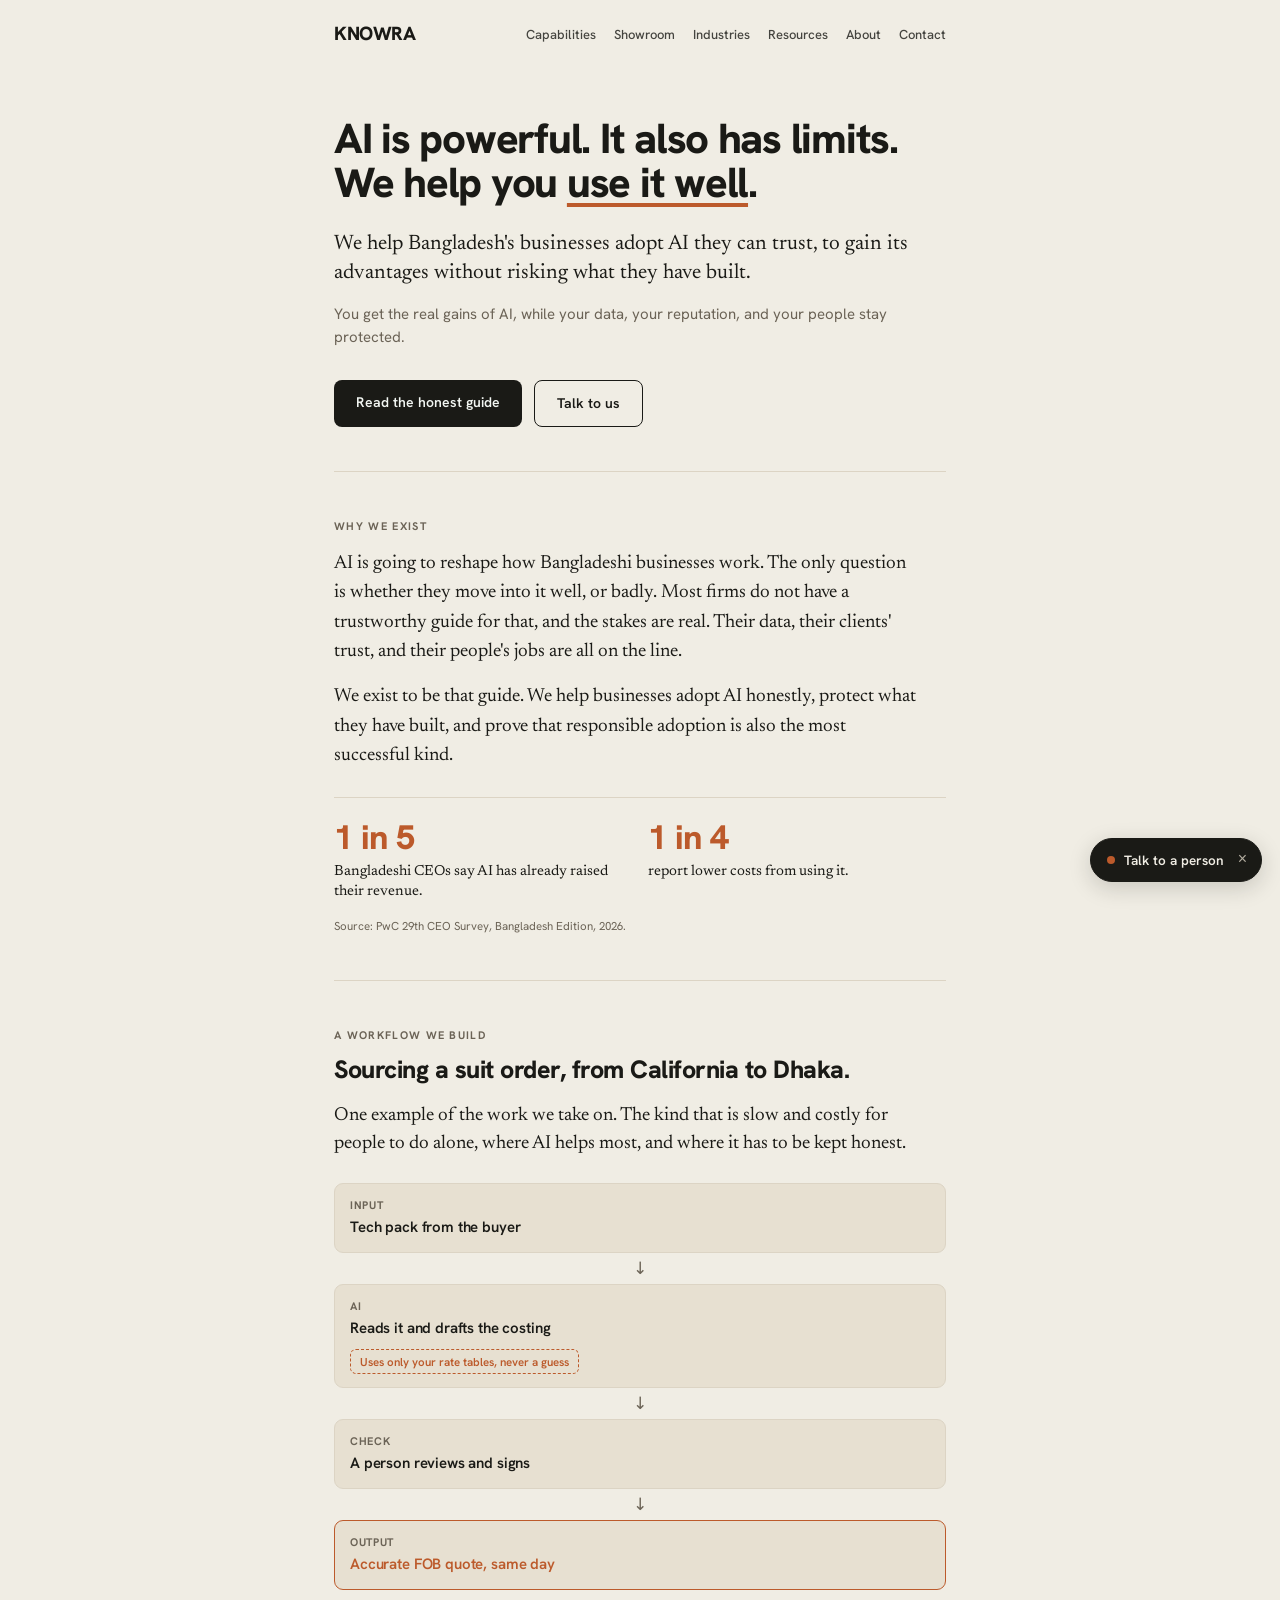
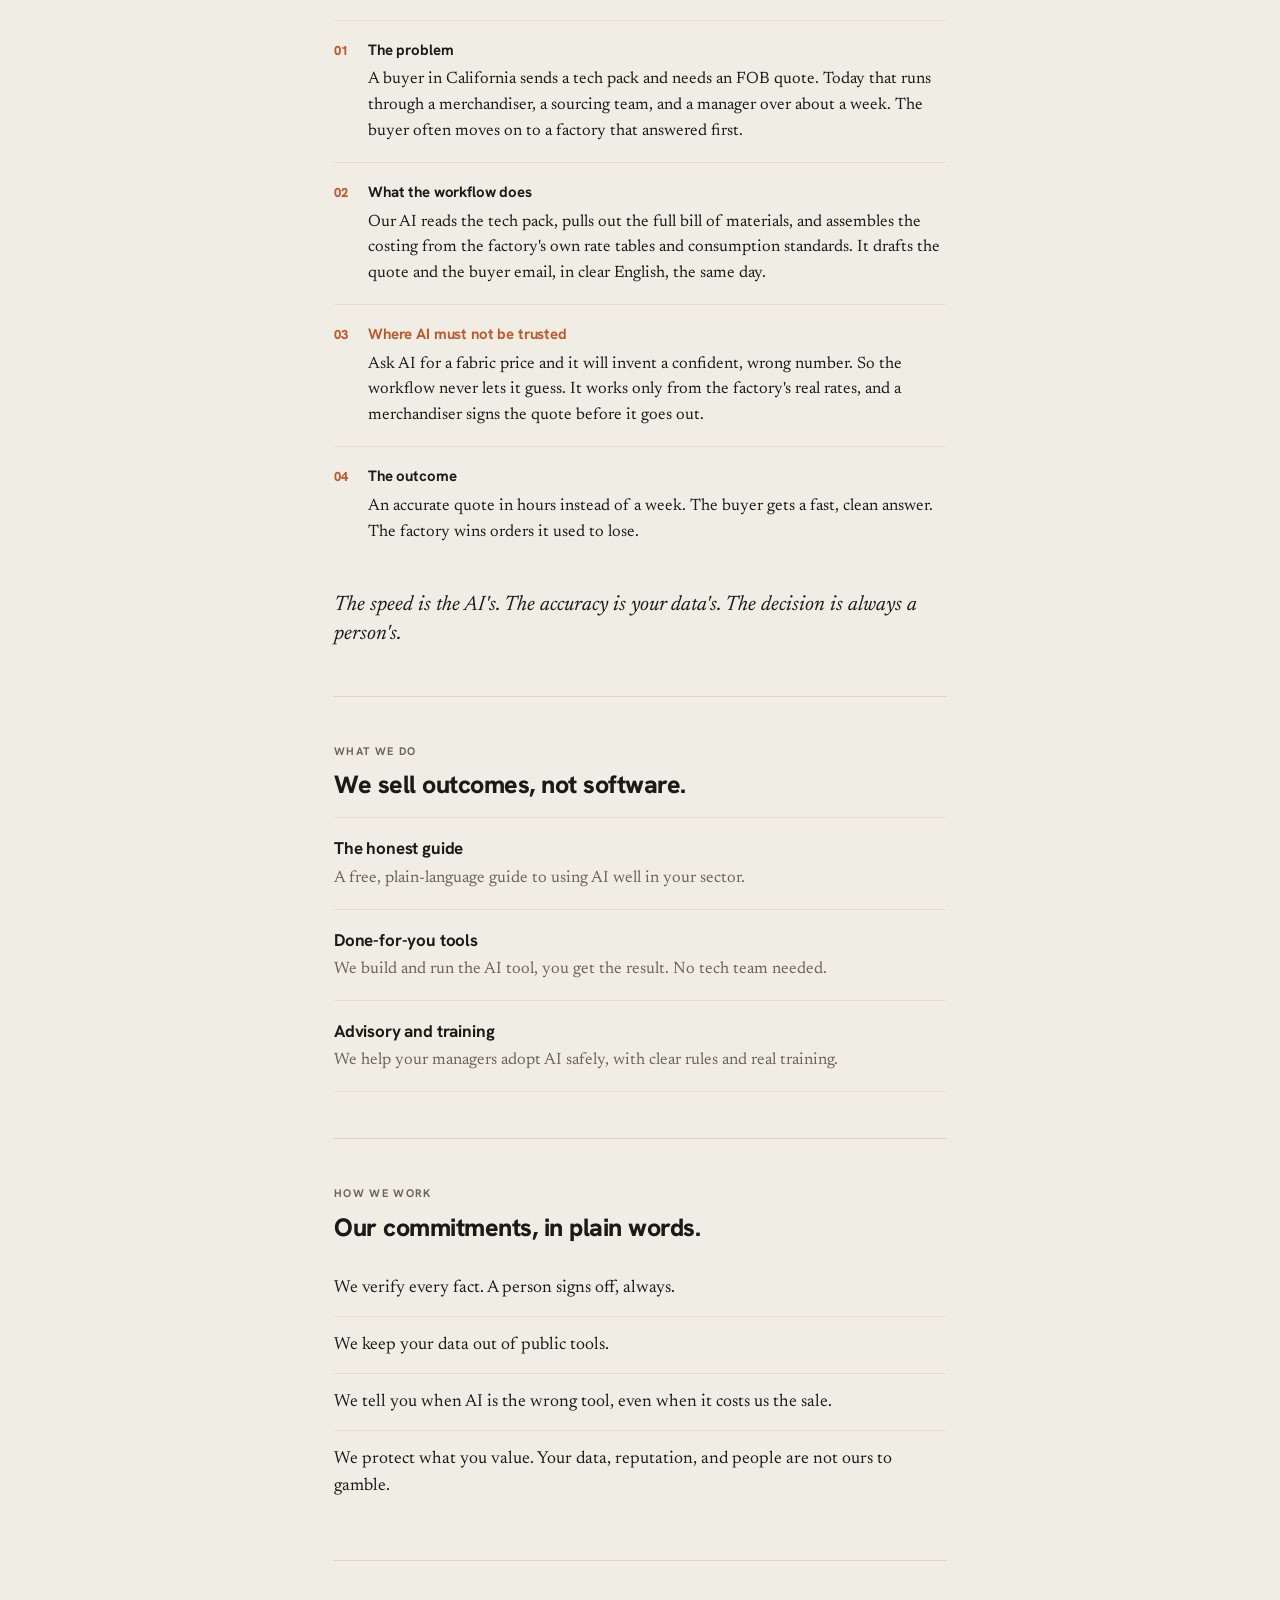
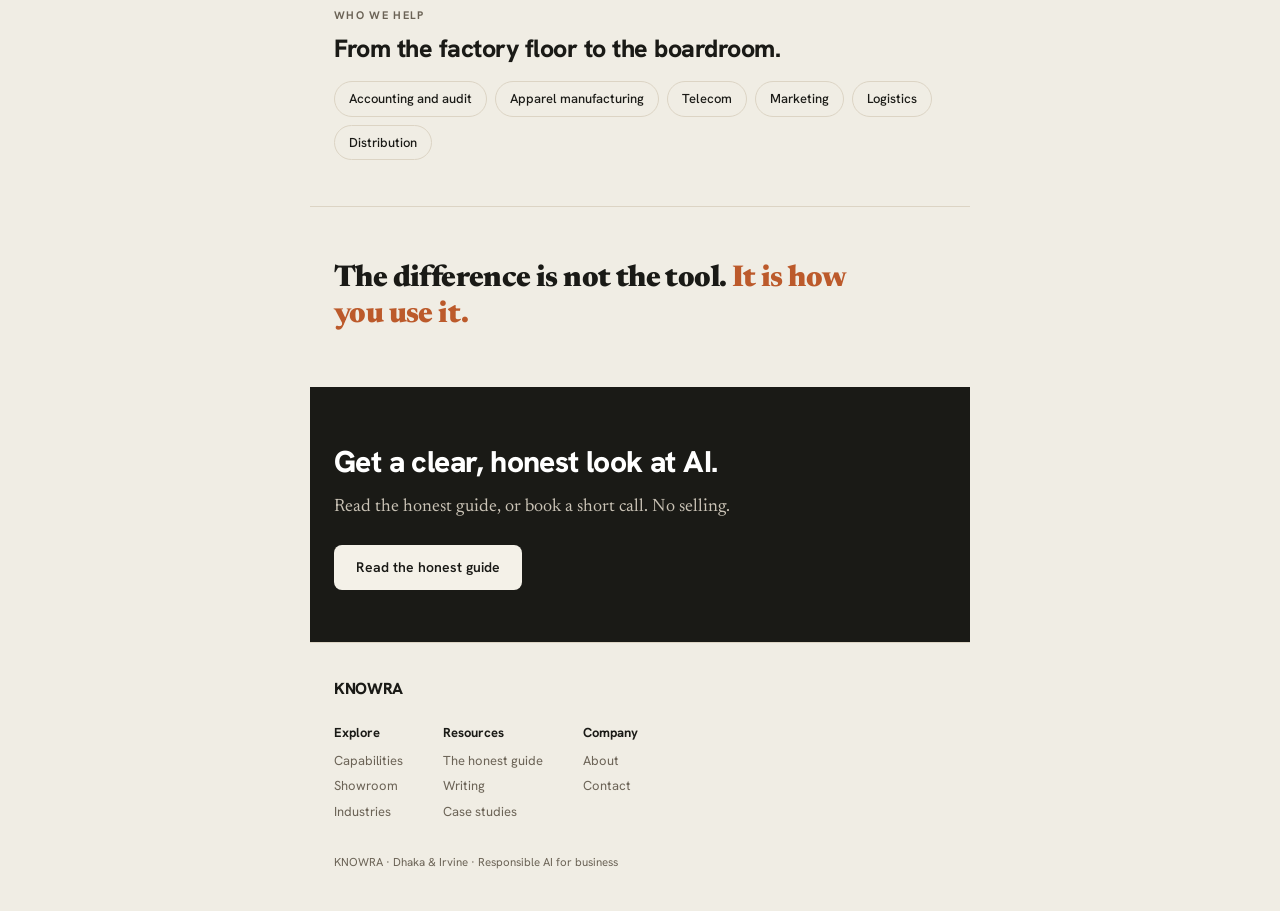
==== index.html @ c0407562 "Initial commit — KNOWRA website static files" ====
<!DOCTYPE html>
<html lang="en">
<head>
<meta charset="UTF-8">
<meta name="viewport" content="width=device-width, initial-scale=1.0">
<title>KNOWRA · Home</title>
<link rel="preconnect" href="https://fonts.googleapis.com">
<link rel="preconnect" href="https://fonts.gstatic.com" crossorigin>
<link href="https://fonts.googleapis.com/css2?family=Hanken+Grotesk:wght@400;500;600;700;800&family=Newsreader:ital,opsz,wght@0,6..72,400;0,6..72,500;1,6..72,400&display=swap" rel="stylesheet">
<style>
  *,*::before,*::after{box-sizing:border-box;margin:0;padding:0}
  :root{
    --bg:#f0ede4;--ink:#1a1a16;--muted:#6b6356;--green:#1a1a16;--green-d:#1a1a16;
    --rule:#dcd4c4;--rule2:#e4ddce;--accent2:#bc5a2b;--accent:#bc5a2b;
  }
  body{font-family:'Hanken Grotesk',system-ui,sans-serif;background:var(--bg);color:var(--ink);font-size:16px;line-height:1.5;-webkit-font-smoothing:antialiased}
  .page{max-width:660px;margin:0 auto;background:var(--bg)}
  .serif{font-family:'Newsreader',Georgia,serif}
  .eyebrow{font-size:11px;font-weight:700;letter-spacing:.12em;text-transform:uppercase;color:var(--muted)}

  .nav{display:flex;align-items:center;padding:20px 24px}
  .wm{font-size:19px;font-weight:800;letter-spacing:-.02em;color:var(--ink)}
  .nav-links{margin-left:auto;display:flex;gap:18px;font-size:13px;font-weight:500;color:var(--ink)}
  .nav-links a{opacity:.8;text-decoration:none;color:var(--ink)}

  .hero{padding:48px 24px 44px}
  .hero h1{font-size:42px;line-height:1.06;font-weight:800;letter-spacing:-.03em;margin-bottom:24px}
  .hero h1 u{text-decoration:underline;text-decoration-color:var(--accent);text-decoration-thickness:4px;text-underline-offset:6px}
  .hero .lead{font-family:'Newsreader',Georgia,serif;font-size:21px;line-height:1.42;color:var(--ink);max-width:94%;margin-bottom:14px}
  .hero .lead-note{font-size:15px;line-height:1.5;color:var(--muted);max-width:92%;margin-bottom:32px}
  .btns{display:flex;gap:12px;flex-wrap:wrap}
  .btn{font-size:14px;font-weight:600;padding:12px 22px;border-radius:8px;text-decoration:none;display:inline-block}
  .btn.solid{background:var(--green);color:#f1f5f1}
  .btn.ghost{background:transparent;color:var(--ink);border:1px solid var(--ink)}

  .rule{border:none;border-top:1px solid var(--rule);margin:0 24px}
  .sec{padding:46px 24px}

  .sec h2{font-size:30px;line-height:1.12;font-weight:800;letter-spacing:-.02em;margin:12px 0 18px}
  .sec h2.sm{font-size:25px}
  .lead-s{font-family:'Newsreader',Georgia,serif;font-size:19px;line-height:1.5;color:var(--ink);max-width:95%}
  .why p{font-family:'Newsreader',Georgia,serif;font-size:19px;line-height:1.55;color:var(--ink);margin-bottom:16px;max-width:96%}
  .why p:last-child{margin-bottom:0}

  .flow{display:flex;align-items:stretch;gap:8px;margin:22px 0 28px}
  .flow-box{flex:1;border:1px solid var(--rule);border-radius:8px;padding:12px 13px;font-size:13px;color:var(--muted);display:flex;align-items:center}
  .flow-box.accent{border-color:var(--green);color:var(--green);font-weight:600}
  .flow-arrow{align-self:center;color:var(--accent2);font-size:18px;font-weight:700}
  .pipe{margin:24px 0 30px}
  .pnode{border:1px solid var(--rule);border-radius:9px;padding:13px 15px;background:#e7e0d1}
  .pnode .pk{font-size:11px;font-weight:700;letter-spacing:.06em;text-transform:uppercase;color:var(--muted);margin-bottom:3px}
  .pnode .pv{font-size:15px;font-weight:600;letter-spacing:-.01em}
  .pnode.out{border-color:var(--accent)}
  .pnode.out .pv{color:var(--accent)}
  .ptag{display:inline-block;margin-top:9px;font-size:11.5px;font-weight:600;color:var(--accent2);border:1px dashed var(--accent2);border-radius:6px;padding:3px 9px}
  .pconn{text-align:center;color:var(--muted);font-size:17px;line-height:1;padding:7px 0}
  .figs{display:flex;gap:16px;margin-top:26px;padding-top:22px;border-top:1px solid var(--rule)}
  .fig{flex:1}
  .fig .n{font-size:34px;font-weight:800;letter-spacing:-.02em;color:var(--accent);line-height:1}
  .fig .l{font-family:'Newsreader',Georgia,serif;font-size:14.5px;line-height:1.42;color:var(--ink);margin-top:8px}
  .figsrc{font-size:11.5px;color:var(--muted);margin-top:14px}

  .beat{padding:18px 0;border-top:1px solid var(--rule2)}
  .beat-h{display:flex;align-items:baseline;gap:12px;margin-bottom:6px}
  .beat-n{font-size:13px;font-weight:800;color:var(--accent2);min-width:22px}
  .beat-t{font-size:15px;font-weight:700;letter-spacing:-.01em}
  .beat-x{font-family:'Newsreader',Georgia,serif;font-size:16.5px;line-height:1.55;color:var(--ink);padding-left:34px}
  .beat.honest .beat-t,.beat.honest .beat-n{color:var(--accent2)}
  .pull{font-family:'Newsreader',Georgia,serif;font-size:21px;line-height:1.4;font-style:italic;color:var(--green-d);margin-top:28px}

  .items{margin-top:8px}
  .item{padding:18px 0;border-top:1px solid var(--rule2)}
  .item:last-child{border-bottom:1px solid var(--rule2)}
  .item h3{font-size:17px;font-weight:700;letter-spacing:-.01em;margin-bottom:4px}
  .item p{font-family:'Newsreader',Georgia,serif;font-size:16.5px;line-height:1.5;color:var(--muted)}

  .princ{margin-top:8px}
  .princ .p{padding:15px 0;border-top:1px solid var(--rule2);font-family:'Newsreader',Georgia,serif;font-size:17.5px;line-height:1.5}
  .princ .p:first-child{border-top:none}

  .chips{display:flex;flex-wrap:wrap;gap:8px;margin-top:18px}
  .chip{font-size:13px;font-weight:500;padding:7px 14px;border:1px solid var(--rule);border-radius:999px;color:var(--ink)}

  .statement{padding:54px 24px;border-top:1px solid var(--rule)}
  .statement p{font-size:30px;line-height:1.2;font-weight:800;letter-spacing:-.02em;max-width:92%}
  .statement .g{color:var(--accent)}

  .cta{padding:52px 24px;background:var(--green);color:#e9f0ea;text-align:left}
  .cta h2{font-size:30px;font-weight:800;letter-spacing:-.02em;color:#fff;margin-bottom:10px}
  .cta p{font-family:'Newsreader',Georgia,serif;font-size:18px;color:#c9c2b5;margin-bottom:24px}
  .cta .btn.solid{background:#f4f1e8;color:var(--green-d)}

  .foot{padding:34px 24px 40px;border-top:1px solid var(--rule)}
  .foot .top{display:flex;justify-content:space-between;align-items:baseline;margin-bottom:22px}
  .foot .wm{font-size:16px}
  .foot .cols{display:flex;gap:40px;flex-wrap:wrap;font-size:13px}
  .foot .col b{display:block;font-weight:700;margin-bottom:8px}
  .foot .col a{display:block;color:var(--muted);text-decoration:none;margin-bottom:6px}
  .foot .legal{margin-top:26px;font-size:11.5px;color:var(--muted)}

  @media(max-width:480px){
    .nav-links{display:none}
    .hero{padding:38px 20px 36px}.hero h1{font-size:34px}.hero .lead{font-size:19px}
    .sec,.statement{padding:38px 20px}.sec h2,.statement p,.cta h2{font-size:25px}
    .cta{padding:40px 20px}
    .flow{flex-direction:column}.flow-arrow{transform:rotate(90deg)}
  }
  .fab{position:fixed;right:18px;bottom:18px;z-index:60;display:flex;align-items:center;background:var(--ink);border:1px solid var(--ink);border-radius:999px;box-shadow:0 6px 22px rgba(26,26,22,.18);opacity:0;transform:translateY(8px);animation:fabin .5s ease .9s forwards}
  .fab-link{display:flex;align-items:center;gap:9px;padding:11px 8px 11px 16px;text-decoration:none;color:#f0ede4;font-size:13.5px;font-weight:600}
  .fab-link .dot{width:8px;height:8px;border-radius:50%;background:var(--accent)}
  .fab-x{background:none;border:none;cursor:pointer;color:#b3ada0;font-size:16px;line-height:1;padding:9px 14px 10px 6px}
  @keyframes fabin{to{opacity:1;transform:translateY(0)}}
</style>
</head>
<body>
<div class="page">

  <div class="nav">
    <a class="wm" href="index.html" style="text-decoration:none">KNOWRA</a>
    <div class="nav-links"><a href="knowra_capabilities.html">Capabilities</a><a href="knowra_showroom.html">Showroom</a><a href="knowra_industries.html">Industries</a><a href="knowra_resources.html">Resources</a><a href="knowra_about.html">About</a><a href="knowra_contact.html">Contact</a></div>
  </div>

  <div class="hero">
    <h1>AI is powerful. It also has limits. We help you <u>use it well</u>.</h1>
    <p class="lead">We help Bangladesh's businesses adopt AI they can trust, to gain its advantages without risking what they have built.</p>
    <p class="lead-note">You get the real gains of AI, while your data, your reputation, and your people stay protected.</p>
    <div class="btns">
      <a class="btn solid" href="knowra_honest_guide.html">Read the honest guide</a>
      <a class="btn ghost" href="knowra_contact.html">Talk to us</a>
    </div>
  </div>

  <hr class="rule">

  <div class="sec why">
    <div class="eyebrow">Why we exist</div>
    <p style="margin-top:14px">AI is going to reshape how Bangladeshi businesses work. The only question is whether they move into it well, or badly. Most firms do not have a trustworthy guide for that, and the stakes are real. Their data, their clients' trust, and their people's jobs are all on the line.</p>
    <p>We exist to be that guide. We help businesses adopt AI honestly, protect what they have built, and prove that responsible adoption is also the most successful kind.</p>
    <div class="figs">
      <div class="fig"><div class="n">1 in 5</div><div class="l">Bangladeshi CEOs say AI has already raised their revenue.</div></div>
      <div class="fig"><div class="n">1 in 4</div><div class="l">report lower costs from using it.</div></div>
    </div>
    <div class="figsrc">Source: PwC 29th CEO Survey, Bangladesh Edition, 2026.</div>
  </div>

  <hr class="rule">

  <div class="sec">
    <div class="eyebrow">A workflow we build</div>
    <h2 class="sm">Sourcing a suit order, from California to Dhaka.</h2>
    <p class="lead-s">One example of the work we take on. The kind that is slow and costly for people to do alone, where AI helps most, and where it has to be kept honest.</p>

    <div class="pipe">
      <div class="pnode"><div class="pk">Input</div><div class="pv">Tech pack from the buyer</div></div>
      <div class="pconn" aria-hidden="true">&darr;</div>
      <div class="pnode"><div class="pk">AI</div><div class="pv">Reads it and drafts the costing</div><span class="ptag">Uses only your rate tables, never a guess</span></div>
      <div class="pconn" aria-hidden="true">&darr;</div>
      <div class="pnode"><div class="pk">Check</div><div class="pv">A person reviews and signs</div></div>
      <div class="pconn" aria-hidden="true">&darr;</div>
      <div class="pnode out"><div class="pk">Output</div><div class="pv">Accurate FOB quote, same day</div></div>
    </div>

    <div class="beat">
      <div class="beat-h"><span class="beat-n">01</span><span class="beat-t">The problem</span></div>
      <p class="beat-x">A buyer in California sends a tech pack and needs an FOB quote. Today that runs through a merchandiser, a sourcing team, and a manager over about a week. The buyer often moves on to a factory that answered first.</p>
    </div>
    <div class="beat">
      <div class="beat-h"><span class="beat-n">02</span><span class="beat-t">What the workflow does</span></div>
      <p class="beat-x">Our AI reads the tech pack, pulls out the full bill of materials, and assembles the costing from the factory's own rate tables and consumption standards. It drafts the quote and the buyer email, in clear English, the same day.</p>
    </div>
    <div class="beat honest">
      <div class="beat-h"><span class="beat-n">03</span><span class="beat-t">Where AI must not be trusted</span></div>
      <p class="beat-x">Ask AI for a fabric price and it will invent a confident, wrong number. So the workflow never lets it guess. It works only from the factory's real rates, and a merchandiser signs the quote before it goes out.</p>
    </div>
    <div class="beat">
      <div class="beat-h"><span class="beat-n">04</span><span class="beat-t">The outcome</span></div>
      <p class="beat-x">An accurate quote in hours instead of a week. The buyer gets a fast, clean answer. The factory wins orders it used to lose.</p>
    </div>

    <p class="pull">The speed is the AI's. The accuracy is your data's. The decision is always a person's.</p>
  </div>

  <hr class="rule">

  <div class="sec">
    <div class="eyebrow">What we do</div>
    <h2 class="sm">We sell outcomes, not software.</h2>
    <div class="items">
      <div class="item"><h3>The honest guide</h3><p>A free, plain-language guide to using AI well in your sector.</p></div>
      <div class="item"><h3>Done-for-you tools</h3><p>We build and run the AI tool, you get the result. No tech team needed.</p></div>
      <div class="item"><h3>Advisory and training</h3><p>We help your managers adopt AI safely, with clear rules and real training.</p></div>
    </div>
  </div>

  <hr class="rule">

  <div class="sec">
    <div class="eyebrow">How we work</div>
    <h2 class="sm">Our commitments, in plain words.</h2>
    <div class="princ">
      <div class="p">We verify every fact. A person signs off, always.</div>
      <div class="p">We keep your data out of public tools.</div>
      <div class="p">We tell you when AI is the wrong tool, even when it costs us the sale.</div>
      <div class="p">We protect what you value. Your data, reputation, and people are not ours to gamble.</div>
    </div>
  </div>

  <hr class="rule">

  <div class="sec">
    <div class="eyebrow">Who we help</div>
    <h2 class="sm">From the factory floor to the boardroom.</h2>
    <div class="chips">
      <span class="chip">Accounting and audit</span>
      <span class="chip">Apparel manufacturing</span>
      <span class="chip">Telecom</span>
      <span class="chip">Marketing</span>
      <span class="chip">Logistics</span>
      <span class="chip">Distribution</span>
    </div>
  </div>

  <div class="statement">
    <p class="serif">The difference is not the tool. <span class="g">It is how you use it.</span></p>
  </div>

  <div class="cta">
    <h2>Get a clear, honest look at AI.</h2>
    <p>Read the honest guide, or book a short call. No selling.</p>
    <a class="btn solid" href="knowra_honest_guide.html">Read the honest guide</a>
  </div>

  <div class="foot">
    <div class="top"><a class="wm" href="index.html" style="text-decoration:none">KNOWRA</a></div>
    <div class="cols">
      <div class="col"><b>Explore</b><a href="knowra_capabilities.html">Capabilities</a><a href="knowra_showroom.html">Showroom</a><a href="knowra_industries.html">Industries</a></div>
      <div class="col"><b>Resources</b><a href="knowra_honest_guide.html">The honest guide</a><a href="#">Writing</a><a href="#">Case studies</a></div>
      <div class="col"><b>Company</b><a href="knowra_about.html">About</a><a href="knowra_contact.html">Contact</a></div>
    </div>
    <div class="legal">KNOWRA &middot; Dhaka &amp; Irvine &middot; Responsible AI for business</div>
  </div>

</div>
  <div class="fab" id="knowra-fab">
    <a class="fab-link" href="knowra_contact.html"><span class="dot"></span>Talk to a person</a>
    <button class="fab-x" aria-label="Dismiss" onclick="document.getElementById('knowra-fab').style.display='none'">&times;</button>
  </div>
</body>
</html>
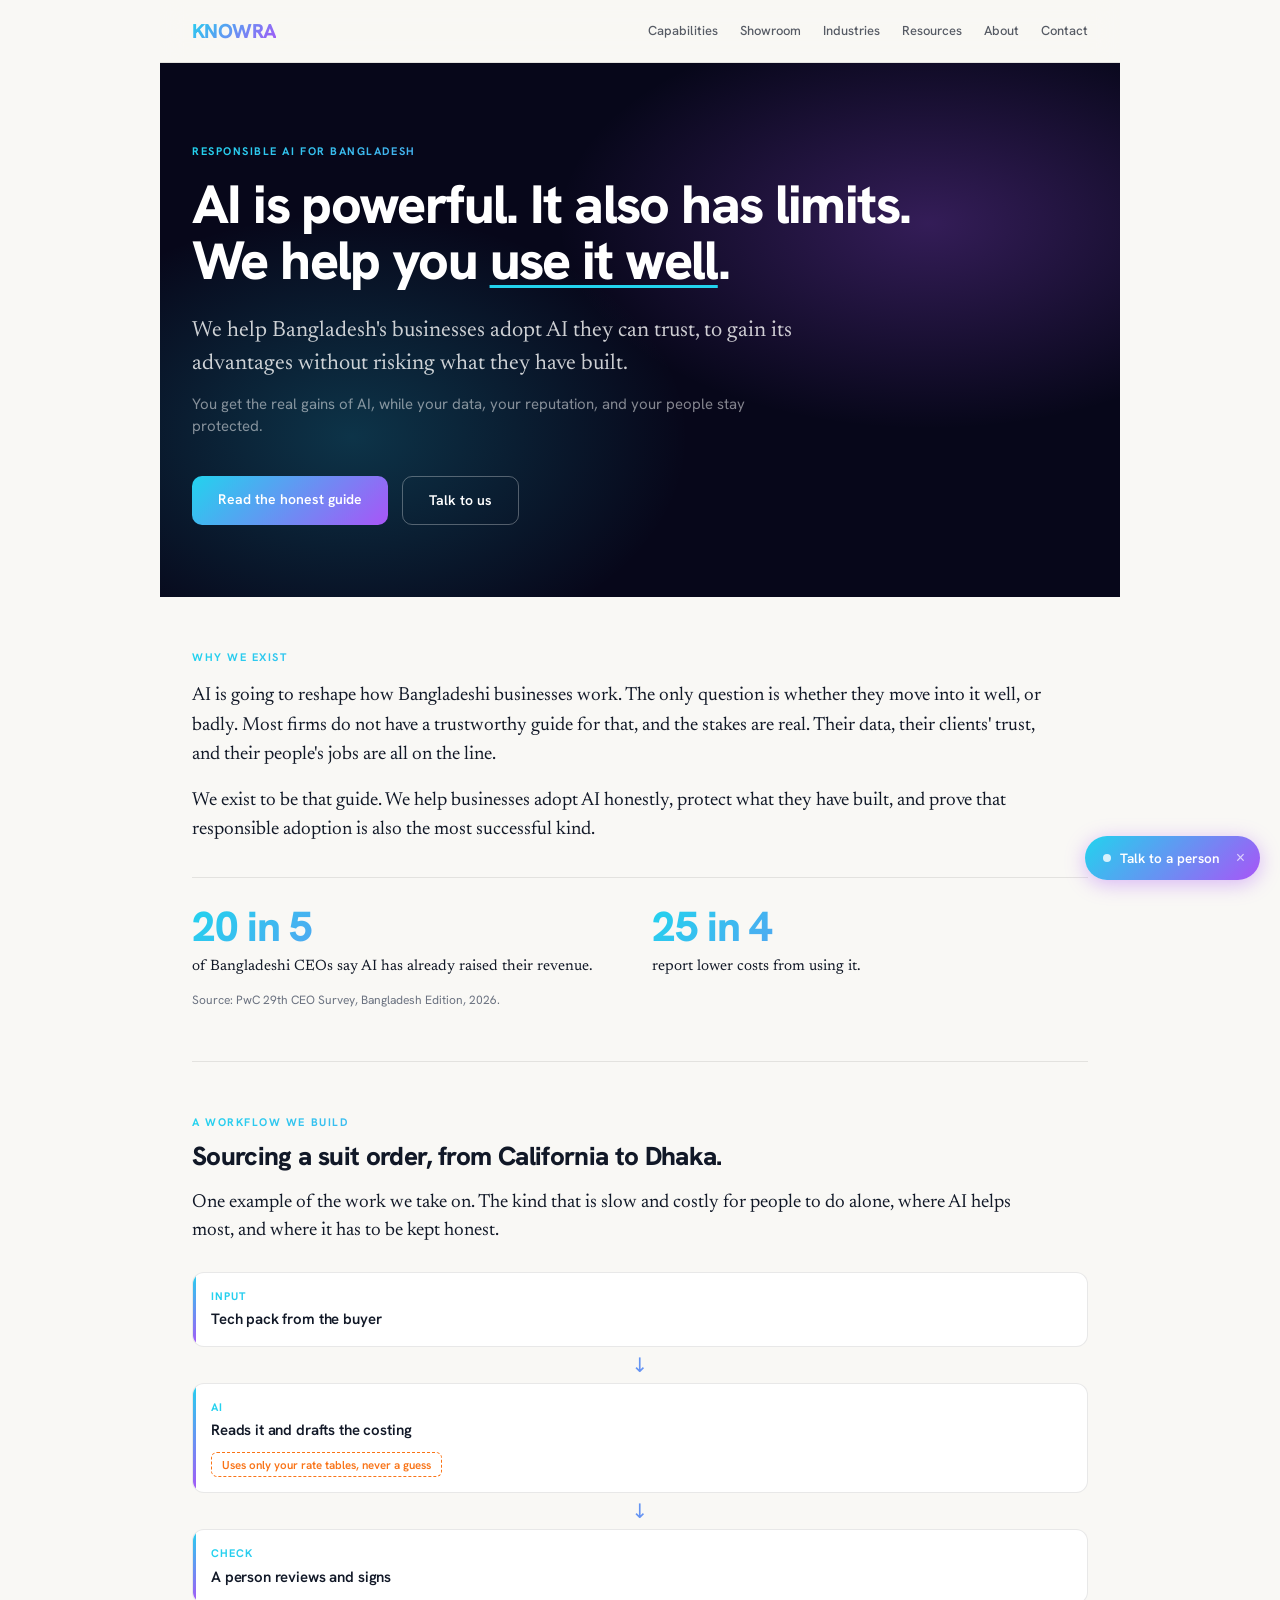
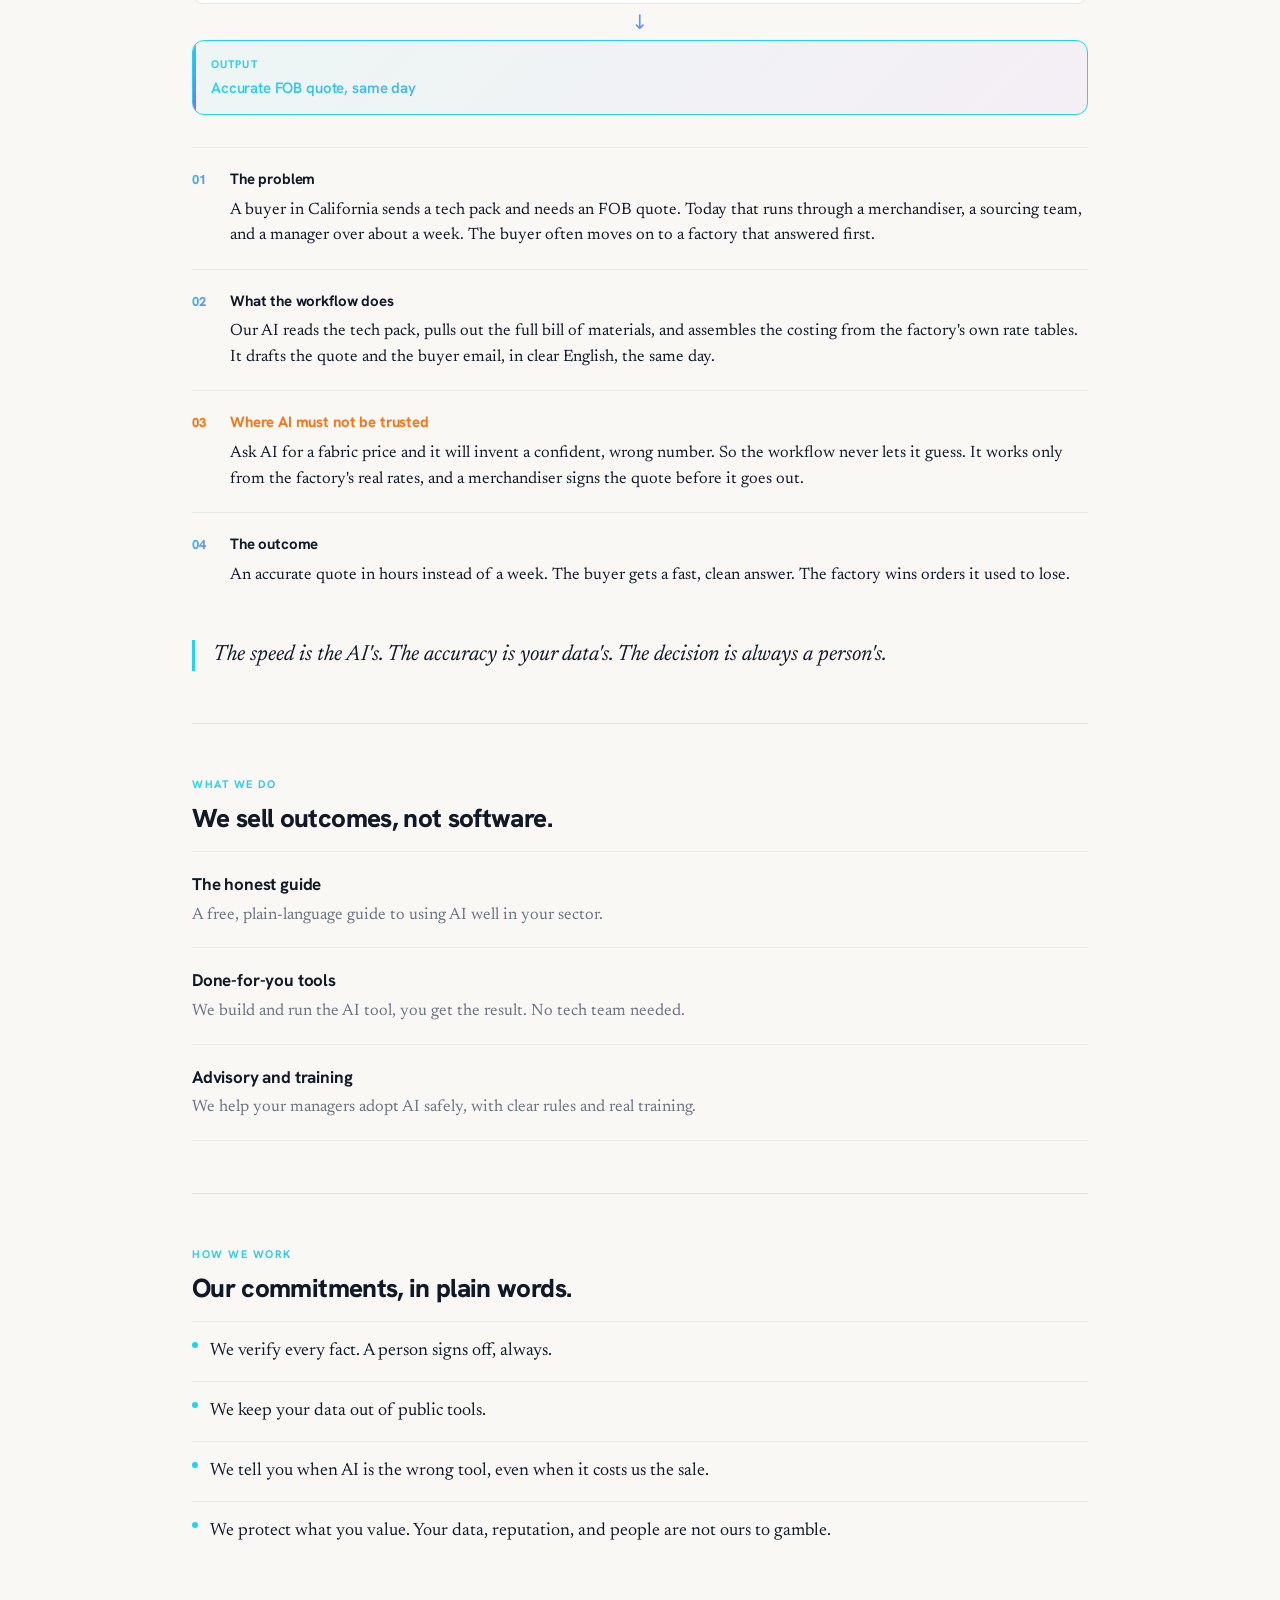
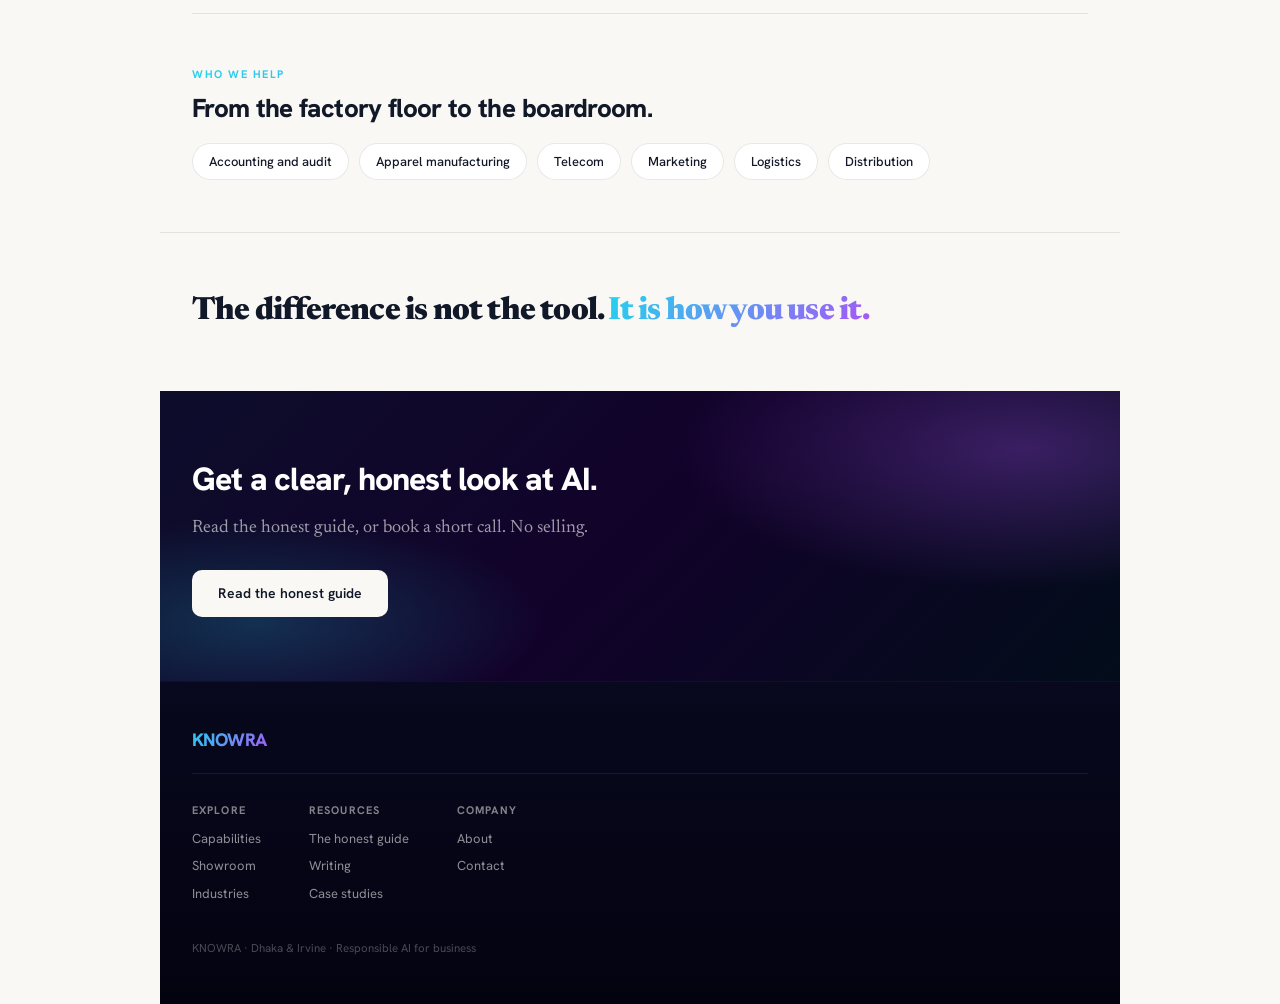
==== commit b601da6f: "Redesign: vibrant dark hero, gradient accents, scroll reveal, glassmorphism, shared CSS" ====
--- a/index.html
+++ b/index.html
@@ -7,194 +7,97 @@
 <link rel="preconnect" href="https://fonts.googleapis.com">
 <link rel="preconnect" href="https://fonts.gstatic.com" crossorigin>
 <link href="https://fonts.googleapis.com/css2?family=Hanken+Grotesk:wght@400;500;600;700;800&family=Newsreader:ital,opsz,wght@0,6..72,400;0,6..72,500;1,6..72,400&display=swap" rel="stylesheet">
-<style>
-  *,*::before,*::after{box-sizing:border-box;margin:0;padding:0}
-  :root{
-    --bg:#f0ede4;--ink:#1a1a16;--muted:#6b6356;--green:#1a1a16;--green-d:#1a1a16;
-    --rule:#dcd4c4;--rule2:#e4ddce;--accent2:#bc5a2b;--accent:#bc5a2b;
-  }
-  body{font-family:'Hanken Grotesk',system-ui,sans-serif;background:var(--bg);color:var(--ink);font-size:16px;line-height:1.5;-webkit-font-smoothing:antialiased}
-  .page{max-width:660px;margin:0 auto;background:var(--bg)}
-  .serif{font-family:'Newsreader',Georgia,serif}
-  .eyebrow{font-size:11px;font-weight:700;letter-spacing:.12em;text-transform:uppercase;color:var(--muted)}
-
-  .nav{display:flex;align-items:center;padding:20px 24px}
-  .wm{font-size:19px;font-weight:800;letter-spacing:-.02em;color:var(--ink)}
-  .nav-links{margin-left:auto;display:flex;gap:18px;font-size:13px;font-weight:500;color:var(--ink)}
-  .nav-links a{opacity:.8;text-decoration:none;color:var(--ink)}
-
-  .hero{padding:48px 24px 44px}
-  .hero h1{font-size:42px;line-height:1.06;font-weight:800;letter-spacing:-.03em;margin-bottom:24px}
-  .hero h1 u{text-decoration:underline;text-decoration-color:var(--accent);text-decoration-thickness:4px;text-underline-offset:6px}
-  .hero .lead{font-family:'Newsreader',Georgia,serif;font-size:21px;line-height:1.42;color:var(--ink);max-width:94%;margin-bottom:14px}
-  .hero .lead-note{font-size:15px;line-height:1.5;color:var(--muted);max-width:92%;margin-bottom:32px}
-  .btns{display:flex;gap:12px;flex-wrap:wrap}
-  .btn{font-size:14px;font-weight:600;padding:12px 22px;border-radius:8px;text-decoration:none;display:inline-block}
-  .btn.solid{background:var(--green);color:#f1f5f1}
-  .btn.ghost{background:transparent;color:var(--ink);border:1px solid var(--ink)}
-
-  .rule{border:none;border-top:1px solid var(--rule);margin:0 24px}
-  .sec{padding:46px 24px}
-
-  .sec h2{font-size:30px;line-height:1.12;font-weight:800;letter-spacing:-.02em;margin:12px 0 18px}
-  .sec h2.sm{font-size:25px}
-  .lead-s{font-family:'Newsreader',Georgia,serif;font-size:19px;line-height:1.5;color:var(--ink);max-width:95%}
-  .why p{font-family:'Newsreader',Georgia,serif;font-size:19px;line-height:1.55;color:var(--ink);margin-bottom:16px;max-width:96%}
-  .why p:last-child{margin-bottom:0}
-
-  .flow{display:flex;align-items:stretch;gap:8px;margin:22px 0 28px}
-  .flow-box{flex:1;border:1px solid var(--rule);border-radius:8px;padding:12px 13px;font-size:13px;color:var(--muted);display:flex;align-items:center}
-  .flow-box.accent{border-color:var(--green);color:var(--green);font-weight:600}
-  .flow-arrow{align-self:center;color:var(--accent2);font-size:18px;font-weight:700}
-  .pipe{margin:24px 0 30px}
-  .pnode{border:1px solid var(--rule);border-radius:9px;padding:13px 15px;background:#e7e0d1}
-  .pnode .pk{font-size:11px;font-weight:700;letter-spacing:.06em;text-transform:uppercase;color:var(--muted);margin-bottom:3px}
-  .pnode .pv{font-size:15px;font-weight:600;letter-spacing:-.01em}
-  .pnode.out{border-color:var(--accent)}
-  .pnode.out .pv{color:var(--accent)}
-  .ptag{display:inline-block;margin-top:9px;font-size:11.5px;font-weight:600;color:var(--accent2);border:1px dashed var(--accent2);border-radius:6px;padding:3px 9px}
-  .pconn{text-align:center;color:var(--muted);font-size:17px;line-height:1;padding:7px 0}
-  .figs{display:flex;gap:16px;margin-top:26px;padding-top:22px;border-top:1px solid var(--rule)}
-  .fig{flex:1}
-  .fig .n{font-size:34px;font-weight:800;letter-spacing:-.02em;color:var(--accent);line-height:1}
-  .fig .l{font-family:'Newsreader',Georgia,serif;font-size:14.5px;line-height:1.42;color:var(--ink);margin-top:8px}
-  .figsrc{font-size:11.5px;color:var(--muted);margin-top:14px}
-
-  .beat{padding:18px 0;border-top:1px solid var(--rule2)}
-  .beat-h{display:flex;align-items:baseline;gap:12px;margin-bottom:6px}
-  .beat-n{font-size:13px;font-weight:800;color:var(--accent2);min-width:22px}
-  .beat-t{font-size:15px;font-weight:700;letter-spacing:-.01em}
-  .beat-x{font-family:'Newsreader',Georgia,serif;font-size:16.5px;line-height:1.55;color:var(--ink);padding-left:34px}
-  .beat.honest .beat-t,.beat.honest .beat-n{color:var(--accent2)}
-  .pull{font-family:'Newsreader',Georgia,serif;font-size:21px;line-height:1.4;font-style:italic;color:var(--green-d);margin-top:28px}
-
-  .items{margin-top:8px}
-  .item{padding:18px 0;border-top:1px solid var(--rule2)}
-  .item:last-child{border-bottom:1px solid var(--rule2)}
-  .item h3{font-size:17px;font-weight:700;letter-spacing:-.01em;margin-bottom:4px}
-  .item p{font-family:'Newsreader',Georgia,serif;font-size:16.5px;line-height:1.5;color:var(--muted)}
-
-  .princ{margin-top:8px}
-  .princ .p{padding:15px 0;border-top:1px solid var(--rule2);font-family:'Newsreader',Georgia,serif;font-size:17.5px;line-height:1.5}
-  .princ .p:first-child{border-top:none}
-
-  .chips{display:flex;flex-wrap:wrap;gap:8px;margin-top:18px}
-  .chip{font-size:13px;font-weight:500;padding:7px 14px;border:1px solid var(--rule);border-radius:999px;color:var(--ink)}
-
-  .statement{padding:54px 24px;border-top:1px solid var(--rule)}
-  .statement p{font-size:30px;line-height:1.2;font-weight:800;letter-spacing:-.02em;max-width:92%}
-  .statement .g{color:var(--accent)}
-
-  .cta{padding:52px 24px;background:var(--green);color:#e9f0ea;text-align:left}
-  .cta h2{font-size:30px;font-weight:800;letter-spacing:-.02em;color:#fff;margin-bottom:10px}
-  .cta p{font-family:'Newsreader',Georgia,serif;font-size:18px;color:#c9c2b5;margin-bottom:24px}
-  .cta .btn.solid{background:#f4f1e8;color:var(--green-d)}
-
-  .foot{padding:34px 24px 40px;border-top:1px solid var(--rule)}
-  .foot .top{display:flex;justify-content:space-between;align-items:baseline;margin-bottom:22px}
-  .foot .wm{font-size:16px}
-  .foot .cols{display:flex;gap:40px;flex-wrap:wrap;font-size:13px}
-  .foot .col b{display:block;font-weight:700;margin-bottom:8px}
-  .foot .col a{display:block;color:var(--muted);text-decoration:none;margin-bottom:6px}
-  .foot .legal{margin-top:26px;font-size:11.5px;color:var(--muted)}
-
-  @media(max-width:480px){
-    .nav-links{display:none}
-    .hero{padding:38px 20px 36px}.hero h1{font-size:34px}.hero .lead{font-size:19px}
-    .sec,.statement{padding:38px 20px}.sec h2,.statement p,.cta h2{font-size:25px}
-    .cta{padding:40px 20px}
-    .flow{flex-direction:column}.flow-arrow{transform:rotate(90deg)}
-  }
-  .fab{position:fixed;right:18px;bottom:18px;z-index:60;display:flex;align-items:center;background:var(--ink);border:1px solid var(--ink);border-radius:999px;box-shadow:0 6px 22px rgba(26,26,22,.18);opacity:0;transform:translateY(8px);animation:fabin .5s ease .9s forwards}
-  .fab-link{display:flex;align-items:center;gap:9px;padding:11px 8px 11px 16px;text-decoration:none;color:#f0ede4;font-size:13.5px;font-weight:600}
-  .fab-link .dot{width:8px;height:8px;border-radius:50%;background:var(--accent)}
-  .fab-x{background:none;border:none;cursor:pointer;color:#b3ada0;font-size:16px;line-height:1;padding:9px 14px 10px 6px}
-  @keyframes fabin{to{opacity:1;transform:translateY(0)}}
-</style>
+<link rel="stylesheet" href="knowra.css">
 </head>
 <body>
 <div class="page">
 
-  <div class="nav">
-    <a class="wm" href="index.html" style="text-decoration:none">KNOWRA</a>
-    <div class="nav-links"><a href="knowra_capabilities.html">Capabilities</a><a href="knowra_showroom.html">Showroom</a><a href="knowra_industries.html">Industries</a><a href="knowra_resources.html">Resources</a><a href="knowra_about.html">About</a><a href="knowra_contact.html">Contact</a></div>
-  </div>
+  <nav class="nav" id="nav">
+    <a class="wm" href="index.html">KNOWRA</a>
+    <div class="nav-links">
+      <a href="knowra_capabilities.html">Capabilities</a>
+      <a href="knowra_showroom.html">Showroom</a>
+      <a href="knowra_industries.html">Industries</a>
+      <a href="knowra_resources.html">Resources</a>
+      <a href="knowra_about.html">About</a>
+      <a href="knowra_contact.html">Contact</a>
+    </div>
+  </nav>
 
-  <div class="hero">
-    <h1>AI is powerful. It also has limits. We help you <u>use it well</u>.</h1>
+  <div class="hero-dark">
+    <span class="eyebrow">Responsible AI for Bangladesh</span>
+    <h1>AI is powerful. It also has limits.<br>We help you <u>use it well</u>.</h1>
     <p class="lead">We help Bangladesh's businesses adopt AI they can trust, to gain its advantages without risking what they have built.</p>
     <p class="lead-note">You get the real gains of AI, while your data, your reputation, and your people stay protected.</p>
     <div class="btns">
-      <a class="btn solid" href="knowra_honest_guide.html">Read the honest guide</a>
+      <a class="btn solid pulse" href="knowra_honest_guide.html">Read the honest guide</a>
       <a class="btn ghost" href="knowra_contact.html">Talk to us</a>
     </div>
   </div>
 
-  <hr class="rule">
-
-  <div class="sec why">
+  <div class="sec why reveal">
     <div class="eyebrow">Why we exist</div>
-    <p style="margin-top:14px">AI is going to reshape how Bangladeshi businesses work. The only question is whether they move into it well, or badly. Most firms do not have a trustworthy guide for that, and the stakes are real. Their data, their clients' trust, and their people's jobs are all on the line.</p>
+    <p style="margin-top:16px">AI is going to reshape how Bangladeshi businesses work. The only question is whether they move into it well, or badly. Most firms do not have a trustworthy guide for that, and the stakes are real. Their data, their clients' trust, and their people's jobs are all on the line.</p>
     <p>We exist to be that guide. We help businesses adopt AI honestly, protect what they have built, and prove that responsible adoption is also the most successful kind.</p>
     <div class="figs">
-      <div class="fig"><div class="n">1 in 5</div><div class="l">Bangladeshi CEOs say AI has already raised their revenue.</div></div>
-      <div class="fig"><div class="n">1 in 4</div><div class="l">report lower costs from using it.</div></div>
+      <div class="fig"><div class="n count-up" data-target="20">0</div><div class="l">of Bangladeshi CEOs say AI has already raised their revenue.</div></div>
+      <div class="fig"><div class="n count-up" data-target="25">0</div><div class="l">report lower costs from using it.</div></div>
     </div>
     <div class="figsrc">Source: PwC 29th CEO Survey, Bangladesh Edition, 2026.</div>
   </div>
 
   <hr class="rule">
 
-  <div class="sec">
+  <div class="sec reveal">
     <div class="eyebrow">A workflow we build</div>
     <h2 class="sm">Sourcing a suit order, from California to Dhaka.</h2>
     <p class="lead-s">One example of the work we take on. The kind that is slow and costly for people to do alone, where AI helps most, and where it has to be kept honest.</p>
 
-    <div class="pipe">
+    <div class="pipe" style="margin-top:26px">
       <div class="pnode"><div class="pk">Input</div><div class="pv">Tech pack from the buyer</div></div>
-      <div class="pconn" aria-hidden="true">&darr;</div>
+      <div class="pconn">↓</div>
       <div class="pnode"><div class="pk">AI</div><div class="pv">Reads it and drafts the costing</div><span class="ptag">Uses only your rate tables, never a guess</span></div>
-      <div class="pconn" aria-hidden="true">&darr;</div>
+      <div class="pconn">↓</div>
       <div class="pnode"><div class="pk">Check</div><div class="pv">A person reviews and signs</div></div>
-      <div class="pconn" aria-hidden="true">&darr;</div>
+      <div class="pconn">↓</div>
       <div class="pnode out"><div class="pk">Output</div><div class="pv">Accurate FOB quote, same day</div></div>
     </div>
 
-    <div class="beat">
+    <div class="beat reveal">
       <div class="beat-h"><span class="beat-n">01</span><span class="beat-t">The problem</span></div>
       <p class="beat-x">A buyer in California sends a tech pack and needs an FOB quote. Today that runs through a merchandiser, a sourcing team, and a manager over about a week. The buyer often moves on to a factory that answered first.</p>
     </div>
-    <div class="beat">
+    <div class="beat reveal">
       <div class="beat-h"><span class="beat-n">02</span><span class="beat-t">What the workflow does</span></div>
-      <p class="beat-x">Our AI reads the tech pack, pulls out the full bill of materials, and assembles the costing from the factory's own rate tables and consumption standards. It drafts the quote and the buyer email, in clear English, the same day.</p>
+      <p class="beat-x">Our AI reads the tech pack, pulls out the full bill of materials, and assembles the costing from the factory's own rate tables. It drafts the quote and the buyer email, in clear English, the same day.</p>
     </div>
-    <div class="beat honest">
+    <div class="beat honest reveal">
       <div class="beat-h"><span class="beat-n">03</span><span class="beat-t">Where AI must not be trusted</span></div>
       <p class="beat-x">Ask AI for a fabric price and it will invent a confident, wrong number. So the workflow never lets it guess. It works only from the factory's real rates, and a merchandiser signs the quote before it goes out.</p>
     </div>
-    <div class="beat">
+    <div class="beat reveal">
       <div class="beat-h"><span class="beat-n">04</span><span class="beat-t">The outcome</span></div>
       <p class="beat-x">An accurate quote in hours instead of a week. The buyer gets a fast, clean answer. The factory wins orders it used to lose.</p>
     </div>
 
-    <p class="pull">The speed is the AI's. The accuracy is your data's. The decision is always a person's.</p>
+    <p class="pull reveal">The speed is the AI's. The accuracy is your data's. The decision is always a person's.</p>
   </div>
 
   <hr class="rule">
 
-  <div class="sec">
+  <div class="sec reveal">
     <div class="eyebrow">What we do</div>
     <h2 class="sm">We sell outcomes, not software.</h2>
     <div class="items">
-      <div class="item"><h3>The honest guide</h3><p>A free, plain-language guide to using AI well in your sector.</p></div>
-      <div class="item"><h3>Done-for-you tools</h3><p>We build and run the AI tool, you get the result. No tech team needed.</p></div>
-      <div class="item"><h3>Advisory and training</h3><p>We help your managers adopt AI safely, with clear rules and real training.</p></div>
+      <div class="item reveal"><h3>The honest guide</h3><p>A free, plain-language guide to using AI well in your sector.</p></div>
+      <div class="item reveal reveal-delay-1"><h3>Done-for-you tools</h3><p>We build and run the AI tool, you get the result. No tech team needed.</p></div>
+      <div class="item reveal reveal-delay-2"><h3>Advisory and training</h3><p>We help your managers adopt AI safely, with clear rules and real training.</p></div>
     </div>
   </div>
 
   <hr class="rule">
 
-  <div class="sec">
+  <div class="sec reveal">
     <div class="eyebrow">How we work</div>
     <h2 class="sm">Our commitments, in plain words.</h2>
     <div class="princ">
@@ -207,7 +110,7 @@
 
   <hr class="rule">
 
-  <div class="sec">
+  <div class="sec reveal">
     <div class="eyebrow">Who we help</div>
     <h2 class="sm">From the factory floor to the boardroom.</h2>
     <div class="chips">
@@ -220,30 +123,62 @@
     </div>
   </div>
 
-  <div class="statement">
+  <div class="statement reveal">
     <p class="serif">The difference is not the tool. <span class="g">It is how you use it.</span></p>
   </div>
 
-  <div class="cta">
+  <div class="cta reveal">
     <h2>Get a clear, honest look at AI.</h2>
     <p>Read the honest guide, or book a short call. No selling.</p>
-    <a class="btn solid" href="knowra_honest_guide.html">Read the honest guide</a>
+    <a class="btn light" href="knowra_honest_guide.html">Read the honest guide</a>
   </div>
 
   <div class="foot">
-    <div class="top"><a class="wm" href="index.html" style="text-decoration:none">KNOWRA</a></div>
+    <div class="top"><a class="wm" href="index.html">KNOWRA</a></div>
     <div class="cols">
       <div class="col"><b>Explore</b><a href="knowra_capabilities.html">Capabilities</a><a href="knowra_showroom.html">Showroom</a><a href="knowra_industries.html">Industries</a></div>
       <div class="col"><b>Resources</b><a href="knowra_honest_guide.html">The honest guide</a><a href="#">Writing</a><a href="#">Case studies</a></div>
       <div class="col"><b>Company</b><a href="knowra_about.html">About</a><a href="knowra_contact.html">Contact</a></div>
     </div>
-    <div class="legal">KNOWRA &middot; Dhaka &amp; Irvine &middot; Responsible AI for business</div>
+    <div class="legal">KNOWRA · Dhaka &amp; Irvine · Responsible AI for business</div>
   </div>
 
 </div>
-  <div class="fab" id="knowra-fab">
-    <a class="fab-link" href="knowra_contact.html"><span class="dot"></span>Talk to a person</a>
-    <button class="fab-x" aria-label="Dismiss" onclick="document.getElementById('knowra-fab').style.display='none'">&times;</button>
-  </div>
+
+<div class="fab" id="knowra-fab">
+  <a class="fab-link" href="knowra_contact.html"><span class="dot"></span>Talk to a person</a>
+  <button class="fab-x" aria-label="Dismiss" onclick="document.getElementById('knowra-fab').style.display='none'">×</button>
+</div>
+
+<script>
+// Sticky nav shadow
+const nav = document.getElementById('nav');
+window.addEventListener('scroll', () => nav.classList.toggle('scrolled', window.scrollY > 20));
+
+// Scroll reveal
+const reveals = document.querySelectorAll('.reveal');
+const io = new IntersectionObserver(entries => {
+  entries.forEach(e => { if (e.isIntersecting) { e.target.classList.add('visible'); io.unobserve(e.target); } });
+}, { threshold: 0.12 });
+reveals.forEach(el => io.observe(el));
+
+// Count-up stats
+const counters = document.querySelectorAll('.count-up');
+const cio = new IntersectionObserver(entries => {
+  entries.forEach(e => {
+    if (!e.isIntersecting) return;
+    const el = e.target, target = +el.dataset.target, prefix = el.dataset.prefix || '', suffix = el.dataset.suffix || ' in ' + (target === 20 ? '5' : '4');
+    let start = 0, step = target / 40;
+    const tick = () => {
+      start = Math.min(start + step, target);
+      el.textContent = prefix + Math.round(start) + suffix;
+      if (start < target) requestAnimationFrame(tick);
+    };
+    tick();
+    cio.unobserve(el);
+  });
+}, { threshold: 0.5 });
+counters.forEach(el => cio.observe(el));
+</script>
 </body>
 </html>
--- a/knowra.css
+++ b/knowra.css
@@ -0,0 +1,434 @@
+/* ─── KNOWRA SHARED STYLES ─── */
+*,*::before,*::after{box-sizing:border-box;margin:0;padding:0}
+:root{
+  --bg:#f9f8f5;--dark:#07071a;--ink:#111827;--muted:#6b7280;
+  --cyan:#22d3ee;--purple:#a855f7;--orange:#f97316;
+  --rule:rgba(0,0,0,.09);--rule2:rgba(0,0,0,.06);
+  --glass:rgba(255,255,255,.07);--glass-border:rgba(255,255,255,.13);
+  --grad:linear-gradient(135deg,var(--cyan),var(--purple));
+}
+html{scroll-behavior:smooth}
+body{font-family:'Hanken Grotesk',system-ui,sans-serif;background:var(--bg);color:var(--ink);font-size:16px;line-height:1.5;-webkit-font-smoothing:antialiased}
+.serif{font-family:'Newsreader',Georgia,serif}
+.eyebrow{font-size:11px;font-weight:700;letter-spacing:.14em;text-transform:uppercase;
+  background:var(--grad);-webkit-background-clip:text;-webkit-text-fill-color:transparent;background-clip:text}
+
+/* ── PAGE WRAPPER ── */
+.page{max-width:960px;margin:0 auto}
+
+/* ── NAV ── */
+.nav{
+  position:sticky;top:0;z-index:100;
+  display:flex;align-items:center;padding:16px 32px;
+  background:rgba(249,248,245,.82);backdrop-filter:blur(14px);-webkit-backdrop-filter:blur(14px);
+  border-bottom:1px solid var(--rule);
+  transition:box-shadow .3s;
+}
+.nav.scrolled{box-shadow:0 2px 24px rgba(0,0,0,.08)}
+.wm{font-size:20px;font-weight:800;letter-spacing:-.03em;text-decoration:none;
+  background:var(--grad);-webkit-background-clip:text;-webkit-text-fill-color:transparent;background-clip:text}
+.nav-links{margin-left:auto;display:flex;gap:22px;font-size:13px;font-weight:500}
+.nav-links a{opacity:.7;text-decoration:none;color:var(--ink);transition:opacity .2s}
+.nav-links a:hover{opacity:1}
+.nav-links a.cur{opacity:1;font-weight:700;
+  background:var(--grad);-webkit-background-clip:text;-webkit-text-fill-color:transparent;background-clip:text}
+
+/* ── HERO (dark) ── */
+.hero-dark{
+  position:relative;overflow:hidden;
+  background:var(--dark);
+  padding:80px 32px 72px;
+}
+.hero-dark::before{
+  content:'';position:absolute;inset:0;
+  background:
+    radial-gradient(ellipse 55% 55% at 80% 30%,rgba(168,85,247,.28) 0%,transparent 70%),
+    radial-gradient(ellipse 50% 60% at 20% 70%,rgba(34,211,238,.22) 0%,transparent 70%);
+  animation:orb 8s ease-in-out infinite alternate;
+}
+@keyframes orb{
+  0%{transform:scale(1) translateY(0)}
+  100%{transform:scale(1.08) translateY(-12px)}
+}
+.hero-dark .eyebrow{margin-bottom:16px;display:block}
+.hero-dark h1{
+  position:relative;font-size:54px;line-height:1.05;font-weight:800;letter-spacing:-.03em;
+  color:#fff;margin-bottom:26px;max-width:820px;
+}
+.hero-dark h1 .grad{
+  background:var(--grad);-webkit-background-clip:text;-webkit-text-fill-color:transparent;background-clip:text
+}
+.hero-dark h1 u{
+  text-decoration:underline;text-decoration-color:var(--cyan);
+  text-decoration-thickness:3px;text-underline-offset:6px;-webkit-text-fill-color:#fff
+}
+.hero-dark .lead{
+  position:relative;font-family:'Newsreader',Georgia,serif;
+  font-size:22px;line-height:1.5;color:rgba(255,255,255,.8);max-width:680px;margin-bottom:12px
+}
+.hero-dark .lead-note{
+  position:relative;font-size:15px;color:rgba(255,255,255,.5);max-width:620px;margin-bottom:38px
+}
+.hero-dark .btns{position:relative;display:flex;gap:14px;flex-wrap:wrap}
+
+/* ── INNER HERO (pages other than index) ── */
+.ahero{
+  position:relative;overflow:hidden;
+  background:var(--dark);padding:64px 32px 56px;
+}
+.ahero::before{
+  content:'';position:absolute;inset:0;
+  background:radial-gradient(ellipse 60% 80% at 85% 20%,rgba(168,85,247,.22) 0%,transparent 65%),
+    radial-gradient(ellipse 50% 60% at 10% 80%,rgba(34,211,238,.18) 0%,transparent 65%);
+}
+.ahero .eyebrow{display:block;margin-bottom:14px}
+.ahero h1{position:relative;font-size:46px;line-height:1.08;font-weight:800;letter-spacing:-.03em;color:#fff;margin-bottom:20px}
+.ahero .lead{position:relative;font-family:'Newsreader',Georgia,serif;font-size:20px;line-height:1.5;color:rgba(255,255,255,.75);max-width:700px;margin-bottom:16px}
+.brandline{position:relative;font-size:15px;font-weight:700;color:rgba(255,255,255,.5);padding-left:14px;border-left:3px solid var(--cyan)}
+
+/* ── BUTTONS ── */
+.btn{font-size:14px;font-weight:600;padding:13px 26px;border-radius:10px;text-decoration:none;display:inline-block;transition:all .25s;position:relative}
+.btn.solid{
+  background:var(--grad);color:#fff;
+  box-shadow:0 0 0 0 rgba(168,85,247,0);
+}
+.btn.solid:hover{box-shadow:0 0 28px rgba(168,85,247,.5),0 0 56px rgba(34,211,238,.25);transform:translateY(-2px)}
+.btn.ghost{background:transparent;color:#fff;border:1.5px solid rgba(255,255,255,.3)}
+.btn.ghost:hover{border-color:var(--cyan);color:var(--cyan);box-shadow:0 0 18px rgba(34,211,238,.2);transform:translateY(-2px)}
+.btn.dark{background:var(--dark);color:#fff}
+.btn.dark:hover{box-shadow:0 0 24px rgba(168,85,247,.4);transform:translateY(-2px)}
+.btn.light{background:#f9f8f5;color:var(--ink)}
+.btn.light:hover{box-shadow:0 4px 20px rgba(0,0,0,.12);transform:translateY(-2px)}
+
+/* Glow pulse on primary CTA */
+@keyframes glow-pulse{0%,100%{box-shadow:0 0 16px rgba(168,85,247,.4)}50%{box-shadow:0 0 36px rgba(168,85,247,.7),0 0 60px rgba(34,211,238,.3)}}
+.btn.solid.pulse{animation:glow-pulse 2.4s ease-in-out infinite}
+
+/* ── SECTION (light body) ── */
+.rule{border:none;border-top:1px solid var(--rule);margin:0 32px}
+.sec{padding:52px 32px}
+.sec h2{font-size:32px;line-height:1.1;font-weight:800;letter-spacing:-.025em;margin:12px 0 18px}
+.sec h2.sm{font-size:26px}
+.lead-s{font-family:'Newsreader',Georgia,serif;font-size:19px;line-height:1.5;color:var(--ink);max-width:95%}
+
+/* ── REVEAL ON SCROLL ── */
+.reveal{opacity:0;transform:translateY(28px);transition:opacity .6s ease,transform .6s ease}
+.reveal.visible{opacity:1;transform:none}
+.reveal-delay-1{transition-delay:.1s}
+.reveal-delay-2{transition-delay:.2s}
+.reveal-delay-3{transition-delay:.3s}
+
+/* ── STAT FIGURES ── */
+.figs{display:flex;gap:24px;margin-top:32px;padding-top:28px;border-top:1px solid var(--rule);flex-wrap:wrap}
+.fig{flex:1;min-width:140px}
+.fig .n{font-size:42px;font-weight:800;letter-spacing:-.03em;line-height:1;
+  background:var(--grad);-webkit-background-clip:text;-webkit-text-fill-color:transparent;background-clip:text}
+.fig .l{font-family:'Newsreader',Georgia,serif;font-size:15px;line-height:1.42;color:var(--ink);margin-top:8px}
+.figsrc{font-size:12px;color:var(--muted);margin-top:14px}
+
+/* ── PIPELINE ── */
+.pipe{margin:26px 0 32px}
+.pnode{
+  border:1px solid var(--rule);border-radius:12px;padding:15px 18px;
+  background:#fff;transition:all .3s;position:relative;overflow:hidden;
+}
+.pnode::before{content:'';position:absolute;left:0;top:0;bottom:0;width:3px;background:var(--grad)}
+.pnode:hover{box-shadow:0 4px 24px rgba(168,85,247,.15);transform:translateX(4px)}
+.pnode .pk{font-size:11px;font-weight:700;letter-spacing:.1em;text-transform:uppercase;
+  background:var(--grad);-webkit-background-clip:text;-webkit-text-fill-color:transparent;background-clip:text;margin-bottom:4px}
+.pnode .pv{font-size:15px;font-weight:600;letter-spacing:-.01em;color:var(--ink)}
+.pnode.out{border-color:var(--cyan);background:linear-gradient(135deg,rgba(34,211,238,.06),rgba(168,85,247,.06))}
+.pnode.out .pv{background:var(--grad);-webkit-background-clip:text;-webkit-text-fill-color:transparent;background-clip:text}
+.ptag{display:inline-block;margin-top:10px;font-size:11.5px;font-weight:600;
+  color:var(--orange);border:1px dashed var(--orange);border-radius:6px;padding:3px 10px}
+.pconn{text-align:center;font-size:20px;line-height:1;padding:8px 0;
+  background:var(--grad);-webkit-background-clip:text;-webkit-text-fill-color:transparent;background-clip:text}
+
+/* ── BEAT STEPS ── */
+.beat{padding:20px 0;border-top:1px solid var(--rule2)}
+.beat-h{display:flex;align-items:baseline;gap:14px;margin-bottom:7px}
+.beat-n{
+  font-size:13px;font-weight:800;min-width:24px;
+  background:var(--grad);-webkit-background-clip:text;-webkit-text-fill-color:transparent;background-clip:text}
+.beat-t{font-size:15px;font-weight:700;letter-spacing:-.01em}
+.beat-x{font-family:'Newsreader',Georgia,serif;font-size:16.5px;line-height:1.55;color:var(--ink);padding-left:38px}
+.beat.honest .beat-t{color:var(--orange)}
+.beat.honest .beat-n{background:none;-webkit-text-fill-color:var(--orange)}
+.pull{font-family:'Newsreader',Georgia,serif;font-size:22px;line-height:1.4;font-style:italic;
+  color:var(--ink);margin-top:32px;padding-left:18px;border-left:3px solid var(--cyan)}
+
+/* ── ITEMS LIST ── */
+.items{margin-top:10px}
+.item{padding:20px 0;border-top:1px solid var(--rule2);transition:padding-left .2s}
+.item:last-child{border-bottom:1px solid var(--rule2)}
+.item:hover{padding-left:6px}
+.item h3{font-size:17px;font-weight:700;letter-spacing:-.01em;margin-bottom:5px}
+.item p{font-family:'Newsreader',Georgia,serif;font-size:16.5px;line-height:1.5;color:var(--muted)}
+
+/* ── PRINCIPLES ── */
+.princ{margin-top:10px}
+.princ .p{padding:16px 0;border-top:1px solid var(--rule2);font-family:'Newsreader',Georgia,serif;font-size:18px;line-height:1.5;position:relative;padding-left:18px}
+.princ .p::before{content:'';position:absolute;left:0;top:20px;width:6px;height:6px;border-radius:50%;background:var(--grad);background:var(--cyan)}
+
+/* ── CHIPS ── */
+.chips{display:flex;flex-wrap:wrap;gap:10px;margin-top:20px}
+.chip{font-size:13px;font-weight:500;padding:8px 16px;border-radius:999px;color:var(--ink);
+  border:1px solid var(--rule);background:#fff;transition:all .2s;cursor:default}
+.chip:hover{border-color:var(--cyan);color:var(--cyan);box-shadow:0 0 12px rgba(34,211,238,.25)}
+
+/* ── GLASS CARDS (people, guide) ── */
+.pcard{
+  border:1px solid var(--rule);border-radius:14px;padding:20px 22px;
+  background:#fff;transition:all .3s;
+}
+.pcard:hover{border-color:transparent;box-shadow:0 0 0 1.5px var(--cyan),0 8px 32px rgba(34,211,238,.15);transform:translateY(-3px)}
+.pcard .pname{font-size:17px;font-weight:700;letter-spacing:-.01em}
+.pcard .prole{font-size:10.5px;font-weight:700;letter-spacing:.1em;text-transform:uppercase;
+  background:var(--grad);-webkit-background-clip:text;-webkit-text-fill-color:transparent;background-clip:text;margin:4px 0 10px}
+.pcard .pbio{font-family:'Newsreader',Georgia,serif;font-size:15px;line-height:1.5;color:var(--muted)}
+.people{display:flex;flex-direction:column;gap:14px;margin-top:16px}
+.pnote{font-size:12.5px;font-style:italic;color:var(--muted);margin-top:14px}
+
+/* ── MISSION/VISION rows ── */
+.mv{margin-top:28px}
+.mv .row{padding:18px 0;border-top:1px solid rgba(255,255,255,.1)}
+.mv .k{font-size:11px;font-weight:700;letter-spacing:.12em;text-transform:uppercase;
+  background:var(--grad);-webkit-background-clip:text;-webkit-text-fill-color:transparent;background-clip:text;margin-bottom:6px}
+.mv .v{font-family:'Newsreader',Georgia,serif;font-size:18px;line-height:1.45;color:rgba(255,255,255,.85)}
+
+/* ── STATEMENT BAND ── */
+.statement{padding:60px 32px;border-top:1px solid var(--rule)}
+.statement p{font-size:32px;line-height:1.18;font-weight:800;letter-spacing:-.025em;max-width:92%}
+.statement .g{background:var(--grad);-webkit-background-clip:text;-webkit-text-fill-color:transparent;background-clip:text}
+
+/* ── CTA BAND ── */
+.cta{
+  padding:64px 32px;
+  background:linear-gradient(135deg,#0d0d2b 0%,#12022a 50%,#020d1a 100%);
+  position:relative;overflow:hidden;
+}
+.cta::before{
+  content:'';position:absolute;inset:0;
+  background:radial-gradient(ellipse 60% 80% at 90% 20%,rgba(168,85,247,.3) 0%,transparent 60%),
+    radial-gradient(ellipse 50% 60% at 10% 80%,rgba(34,211,238,.2) 0%,transparent 60%);
+}
+.cta h2{position:relative;font-size:32px;font-weight:800;letter-spacing:-.025em;color:#fff;margin-bottom:12px}
+.cta p{position:relative;font-family:'Newsreader',Georgia,serif;font-size:18px;color:rgba(255,255,255,.6);margin-bottom:28px}
+
+/* ── FOOTER ── */
+.foot{
+  padding:44px 32px 48px;
+  background:linear-gradient(180deg,#08081e 0%,#030310 100%);
+  border-top:1px solid rgba(255,255,255,.06);
+}
+.foot .top{display:flex;justify-content:space-between;align-items:baseline;margin-bottom:28px;padding-bottom:20px;border-bottom:1px solid rgba(255,255,255,.07)}
+.foot .wm{font-size:18px}
+.foot .cols{display:flex;gap:48px;flex-wrap:wrap;font-size:13px}
+.foot .col b{display:block;font-weight:700;margin-bottom:10px;color:rgba(255,255,255,.5);font-size:11px;letter-spacing:.1em;text-transform:uppercase}
+.foot .col a{display:block;color:rgba(255,255,255,.55);text-decoration:none;margin-bottom:8px;transition:color .2s}
+.foot .col a:hover{color:#fff}
+.foot .legal{margin-top:28px;font-size:11.5px;color:rgba(255,255,255,.28)}
+
+/* ── FLOW BOX (index) ── */
+.flow{display:flex;align-items:stretch;gap:8px;margin:22px 0 28px;flex-wrap:wrap}
+.flow-box{flex:1;min-width:100px;border:1px solid var(--rule);border-radius:10px;padding:13px;font-size:13px;color:var(--muted);display:flex;align-items:center;background:#fff;transition:all .2s}
+.flow-box.accent{border-color:var(--cyan);color:var(--cyan);font-weight:600;box-shadow:0 0 12px rgba(34,211,238,.12)}
+.flow-arrow{align-self:center;font-size:18px;font-weight:700;background:var(--grad);-webkit-background-clip:text;-webkit-text-fill-color:transparent;background-clip:text}
+
+/* ── B/A COLS (showroom) ── */
+.ba{display:flex;gap:12px;margin-bottom:18px}
+.ba .col{flex:1;border:1px solid var(--rule);border-radius:12px;padding:15px 16px;background:#fff}
+.ba .col .k{font-size:10.5px;font-weight:700;letter-spacing:.1em;text-transform:uppercase;color:var(--muted);margin-bottom:7px}
+.ba .col.after .k{background:var(--grad);-webkit-background-clip:text;-webkit-text-fill-color:transparent;background-clip:text}
+.ba .col.after{border-color:rgba(34,211,238,.25);background:linear-gradient(135deg,rgba(34,211,238,.04),rgba(168,85,247,.04))}
+.ba .col .v{font-family:'Newsreader',Georgia,serif;font-size:14.5px;line-height:1.5;color:var(--ink)}
+
+/* ── XOUT (showroom) ── */
+.xout{font-size:19px;font-weight:800;letter-spacing:-.01em;margin-bottom:14px}
+.xout .ar{background:var(--grad);-webkit-background-clip:text;-webkit-text-fill-color:transparent;background-clip:text;margin:0 6px}
+
+/* ── HONEST BADGE ── */
+.xhonest{display:inline-block;font-size:11.5px;font-weight:600;color:var(--orange);border:1.5px dashed var(--orange);border-radius:8px;padding:7px 12px;line-height:1.4;background:rgba(249,115,22,.05)}
+
+/* ── EXHIBIT (showroom) ── */
+.exhibit{padding:36px 0;border-top:1px solid var(--rule)}
+.exhibit .xtag{font-size:10.5px;font-weight:700;letter-spacing:.1em;text-transform:uppercase;
+  background:var(--grad);-webkit-background-clip:text;-webkit-text-fill-color:transparent;background-clip:text;margin-bottom:8px}
+.exhibit h2{font-size:24px;font-weight:800;letter-spacing:-.02em;line-height:1.16;margin-bottom:5px}
+.exhibit .ctx{font-size:12.5px;color:var(--muted);margin-bottom:16px}
+.exhibit .prob{font-family:'Newsreader',Georgia,serif;font-size:16.5px;line-height:1.55;color:var(--ink);margin-bottom:22px;max-width:97%}
+
+/* ── CAPABILITIES ── */
+.cap-item{padding:26px 0;border-top:1px solid var(--rule2);transition:padding-left .2s}
+.cap-item:hover{padding-left:6px}
+.cap-item .ci{font-size:13px;font-weight:800;margin-bottom:5px;
+  background:var(--grad);-webkit-background-clip:text;-webkit-text-fill-color:transparent;background-clip:text}
+.cap-item h3{font-size:22px;font-weight:800;letter-spacing:-.02em;margin-bottom:10px}
+.cap-item p{font-family:'Newsreader',Georgia,serif;font-size:16.5px;line-height:1.55;color:var(--ink);max-width:97%}
+.slink{display:inline-block;margin-top:14px;font-size:13.5px;font-weight:600;color:var(--ink);text-decoration:none;transition:color .2s}
+.slink .sl-k{font-size:10.5px;font-weight:700;letter-spacing:.1em;text-transform:uppercase;
+  background:var(--grad);-webkit-background-clip:text;-webkit-text-fill-color:transparent;background-clip:text;margin-right:8px}
+.slink:hover{color:var(--cyan)}
+
+/* ── INDUSTRIES ── */
+.ind{padding:32px 0;border-top:1px solid var(--rule)}
+.ind h2{font-size:24px;font-weight:800;letter-spacing:-.02em;margin-bottom:12px}
+.ind p{font-family:'Newsreader',Georgia,serif;font-size:16.5px;line-height:1.55;color:var(--ink);max-width:97%;margin-bottom:14px}
+
+/* ── RESOURCES ── */
+.guide-card{background:#fff;border:1px solid var(--rule);border-radius:16px;padding:30px 28px;position:relative;overflow:hidden}
+.guide-card::before{content:'';position:absolute;top:0;left:0;right:0;height:3px;background:var(--grad)}
+.gtag{display:inline-block;font-size:10.5px;font-weight:700;letter-spacing:.1em;text-transform:uppercase;
+  color:var(--purple);border:1px solid var(--purple);border-radius:5px;padding:3px 9px;margin-bottom:18px;background:rgba(168,85,247,.06)}
+.guide-card h2{font-size:26px;line-height:1.18;font-weight:800;letter-spacing:-.02em;margin-bottom:12px}
+.guide-card .sub{font-family:'Newsreader',Georgia,serif;font-size:17px;line-height:1.5;color:var(--ink);margin-bottom:20px;max-width:96%}
+.guide-card ul{list-style:none;margin:0 0 20px}
+.guide-card li{position:relative;padding:7px 0 7px 22px;font-size:14.5px;line-height:1.5;border-bottom:1px solid var(--rule2)}
+.guide-card li:last-child{border-bottom:none}
+.guide-card li::before{content:'';position:absolute;left:0;top:15px;width:8px;height:8px;border-radius:50%;background:var(--grad);background:var(--cyan)}
+.src{font-size:12px;color:var(--muted);margin-bottom:22px;line-height:1.5}
+.email-cap{display:flex;gap:10px}
+.email-cap input{flex:1;font-family:'Hanken Grotesk',sans-serif;font-size:15px;color:var(--ink);background:#f9f8f5;border:1.5px solid var(--rule);border-radius:9px;padding:13px 14px;transition:border-color .2s}
+.email-cap input::placeholder{color:#a89f90}
+.email-cap input:focus{outline:none;border-color:var(--cyan);box-shadow:0 0 0 3px rgba(34,211,238,.12)}
+.email-cap button{background:var(--grad);color:#fff;border:none;border-radius:9px;padding:13px 22px;font-size:14px;font-weight:600;cursor:pointer;white-space:nowrap;transition:all .2s}
+.email-cap button:hover{box-shadow:0 0 20px rgba(168,85,247,.4);transform:translateY(-1px)}
+.capnote{font-size:12px;color:var(--muted);margin-top:12px;line-height:1.5}
+.art{padding:20px 0;border-top:1px solid var(--rule2);display:block;text-decoration:none;color:inherit;transition:padding-left .2s}
+.art:hover{padding-left:6px}
+.art h3{font-size:17px;font-weight:700;letter-spacing:-.01em;margin-bottom:5px}
+.art p{font-family:'Newsreader',Georgia,serif;font-size:14.5px;line-height:1.5;color:var(--muted);margin-bottom:8px;max-width:96%}
+.art .read{font-size:10.5px;font-weight:700;letter-spacing:.1em;text-transform:uppercase;
+  background:var(--grad);-webkit-background-clip:text;-webkit-text-fill-color:transparent;background-clip:text}
+
+/* ── CONTACT FORM ── */
+.field{margin-bottom:18px}
+.field label{display:block;font-size:11px;font-weight:700;letter-spacing:.1em;text-transform:uppercase;color:var(--muted);margin-bottom:7px}
+.field input,.field select,.field textarea{width:100%;font-family:'Hanken Grotesk',sans-serif;font-size:15px;color:var(--ink);background:#fff;border:1.5px solid var(--rule);border-radius:10px;padding:12px 14px;transition:all .2s}
+.field input::placeholder,.field textarea::placeholder{color:#a89f90}
+.field textarea{min-height:130px;resize:vertical;line-height:1.5}
+.field input:focus,.field select:focus,.field textarea:focus{outline:none;border-color:var(--cyan);box-shadow:0 0 0 3px rgba(34,211,238,.1)}
+.form-row{display:flex;gap:16px}
+.form-row .field{flex:1}
+.send{
+  background:var(--grad);color:#fff;border:none;border-radius:10px;
+  padding:14px 32px;font-size:14px;font-weight:600;cursor:pointer;margin-top:4px;
+  transition:all .2s;
+}
+.send:hover{box-shadow:0 0 24px rgba(168,85,247,.4);transform:translateY(-2px)}
+.formnote{font-size:12.5px;color:var(--muted);margin-top:14px}
+.offices{display:flex;gap:16px;padding:0 0 8px;margin-top:36px}
+.office{flex:1;border-top:3px solid transparent;border-image:var(--grad) 1;padding-top:16px}
+.office .k{font-size:11px;font-weight:700;letter-spacing:.1em;text-transform:uppercase;
+  background:var(--grad);-webkit-background-clip:text;-webkit-text-fill-color:transparent;background-clip:text;margin-bottom:7px}
+.office .v{font-family:'Newsreader',Georgia,serif;font-size:15.5px;line-height:1.45;color:var(--ink)}
+.reassure{margin:28px 0}
+.reassure p{font-size:16px;font-weight:700;letter-spacing:-.01em;color:var(--ink);padding-left:16px;border-left:3px solid var(--cyan)}
+.direct{font-size:14.5px;color:var(--muted);margin-bottom:28px}
+.direct a{color:var(--ink);font-weight:600;text-decoration-color:var(--cyan);text-underline-offset:3px}
+
+/* ── WHY SECTION ── */
+.why p{font-family:'Newsreader',Georgia,serif;font-size:19px;line-height:1.55;color:var(--ink);margin-bottom:16px;max-width:96%}
+.why p:last-child{margin-bottom:0}
+
+/* ── BRANDLINE ── */
+.brandline-light{font-size:16px;font-weight:700;letter-spacing:-.01em;color:var(--ink);padding-left:14px;border-left:3px solid var(--cyan)}
+
+/* ── NOTE BAND ── */
+.note-band{padding:36px 32px}
+.note-band p{font-family:'Newsreader',Georgia,serif;font-size:17px;line-height:1.55;color:var(--ink);max-width:96%}
+.note-band h2{font-size:22px;font-weight:800;letter-spacing:-.02em;margin:10px 0 10px}
+.note-band a{color:var(--ink);font-weight:600;text-decoration-color:var(--cyan)}
+
+/* ── FAB ── */
+.fab{position:fixed;right:20px;bottom:20px;z-index:200;display:flex;align-items:center;
+  background:var(--grad);border-radius:999px;
+  box-shadow:0 4px 20px rgba(168,85,247,.4);
+  opacity:0;transform:translateY(10px);animation:fabin .5s ease .9s forwards}
+.fab-link{display:flex;align-items:center;gap:9px;padding:12px 10px 12px 18px;text-decoration:none;color:#fff;font-size:13.5px;font-weight:600}
+.fab-link .dot{width:8px;height:8px;border-radius:50%;background:#fff;opacity:.8}
+.fab-x{background:none;border:none;cursor:pointer;color:rgba(255,255,255,.7);font-size:16px;line-height:1;padding:10px 15px 10px 6px}
+.fab-x:hover{color:#fff}
+@keyframes fabin{to{opacity:1;transform:translateY(0)}}
+
+/* ── HONEST GUIDE PAGE ── */
+.mast{display:flex;align-items:center;padding:22px 0 18px;border-bottom:2px solid var(--ink);margin-bottom:6px}
+.mast .tag{margin-left:auto;font-size:10.5px;font-weight:700;letter-spacing:.1em;text-transform:uppercase;
+  color:var(--purple);border:1px solid var(--purple);border-radius:5px;padding:3px 9px;background:rgba(168,85,247,.06)}
+.guide-title{padding:36px 0 26px;border-bottom:1px solid var(--rule)}
+.guide-title h1{font-size:36px;line-height:1.12;font-weight:800;letter-spacing:-.03em;margin-bottom:16px}
+.guide-title .sub{font-family:'Newsreader',Georgia,serif;font-size:20px;line-height:1.45;color:var(--ink);margin-bottom:14px}
+.guide-title .aud{font-size:13.5px;color:var(--muted)}
+.opener{padding:26px 0;border-bottom:1px solid var(--rule)}
+.opener p{font-family:'Newsreader',Georgia,serif;font-size:17px;line-height:1.55;margin-bottom:14px}
+.opener p:last-child{margin-bottom:0}
+.guide-sec{padding:30px 0;border-bottom:1px solid var(--rule)}
+.snum{font-size:12px;font-weight:800;letter-spacing:.04em;margin-bottom:8px;
+  background:var(--grad);-webkit-background-clip:text;-webkit-text-fill-color:transparent;background-clip:text}
+.guide-sec h2{font-size:24px;line-height:1.18;font-weight:800;letter-spacing:-.02em;margin-bottom:14px}
+.guide-sec h3{font-size:16.5px;font-weight:700;letter-spacing:-.01em;margin:22px 0 10px}
+.guide-sec p{font-size:15.5px;line-height:1.58;margin-bottom:14px;max-width:97%}
+.guide-sec p:last-child{margin-bottom:0}
+.guide-src{font-size:12px;color:var(--muted);margin-top:4px}
+.guide-ba{background:#fff;border:1px solid var(--rule);border-radius:12px;padding:18px;margin:14px 0}
+.guide-ba .g-row{margin-bottom:12px}
+.guide-ba .g-row:last-of-type{margin-bottom:0}
+.guide-ba .k{font-size:10.5px;font-weight:700;letter-spacing:.1em;text-transform:uppercase;color:var(--muted);margin-bottom:4px}
+.guide-ba .g-row.after .k{background:var(--grad);-webkit-background-clip:text;-webkit-text-fill-color:transparent;background-clip:text}
+.guide-ba .g-row p{font-family:'Newsreader',Georgia,serif;font-size:14.8px;line-height:1.5;margin:0}
+.demo{margin:16px 0}
+.io{border-radius:10px;padding:16px;margin-bottom:12px}
+.io .k{font-size:10.5px;font-weight:700;letter-spacing:.1em;text-transform:uppercase;margin-bottom:7px}
+.io.in{background:#f9f8f5;border:1px solid var(--rule)}
+.io.in .k{color:var(--muted)}
+.io.out{background:linear-gradient(135deg,rgba(34,211,238,.06),rgba(168,85,247,.06));border:1px solid rgba(34,211,238,.2);border-left:3px solid var(--cyan)}
+.io.out .k{background:var(--grad);-webkit-background-clip:text;-webkit-text-fill-color:transparent;background-clip:text}
+.io p{font-family:'Newsreader',Georgia,serif;font-size:14.8px;line-height:1.55;margin:0;color:var(--ink)}
+.io.in p{font-style:italic;color:#5f584c}
+ul.clean{list-style:none;margin:8px 0 16px}
+ul.clean li{position:relative;padding:8px 0 8px 22px;font-size:15px;line-height:1.5;border-bottom:1px solid var(--rule2)}
+ul.clean li:last-child{border-bottom:none}
+ul.clean li::before{content:'';position:absolute;left:0;top:16px;width:8px;height:8px;border-radius:50%;background:var(--cyan)}
+ol.test{list-style:none;counter-reset:t;margin:10px 0 8px}
+ol.test li{position:relative;counter-increment:t;padding:12px 0 12px 40px;font-size:15px;line-height:1.5;border-bottom:1px solid var(--rule2)}
+ol.test li:last-child{border-bottom:none}
+ol.test li::before{content:counter(t);position:absolute;left:0;top:11px;width:26px;height:26px;
+  background:var(--grad);color:#fff;border-radius:50%;font-size:12px;font-weight:800;
+  display:flex;align-items:center;justify-content:center}
+.guide-pull{font-size:18px;font-weight:700;letter-spacing:-.01em;line-height:1.4;padding-left:16px;border-left:3px solid var(--cyan);margin:8px 0}
+.gfoot{padding:32px 0 0}
+.gfoot .wm{font-size:17px;margin-bottom:10px}
+.gfoot p{font-size:13.5px;color:var(--muted);line-height:1.55;margin-bottom:8px}
+.gfoot a{color:var(--ink);font-weight:600;text-decoration-color:var(--cyan);text-underline-offset:3px}
+.gfoot .disc{font-size:11.5px;color:var(--muted);margin-top:14px;font-style:italic}
+
+/* ── RESPONSIVE ── */
+@media(max-width:768px){
+  .nav{padding:14px 20px}
+  .nav-links{gap:14px;font-size:12px}
+  .hero-dark{padding:56px 20px 52px}
+  .hero-dark h1{font-size:38px}
+  .hero-dark .lead{font-size:19px}
+  .ahero{padding:48px 20px 40px}
+  .ahero h1{font-size:34px}
+  .sec,.statement,.cta,.note-band{padding-left:20px;padding-right:20px}
+  .rule{margin:0 20px}
+  .foot{padding:36px 20px 40px}
+  .figs{gap:16px}
+  .ba{flex-direction:column}
+  .form-row{flex-direction:column;gap:0}
+  .offices{flex-direction:column;gap:0}
+}
+@media(max-width:480px){
+  .nav-links{display:none}
+  .hero-dark h1{font-size:30px}
+  .ahero h1{font-size:28px}
+  .sec h2{font-size:26px}
+  .statement p{font-size:26px}
+  .cta h2{font-size:26px}
+  .email-cap{flex-direction:column}
+  .flow{flex-direction:column}
+}
+
+/* ── SHARED JS SNIPPET ── */
+/* (included via <script> tag in each page) */
